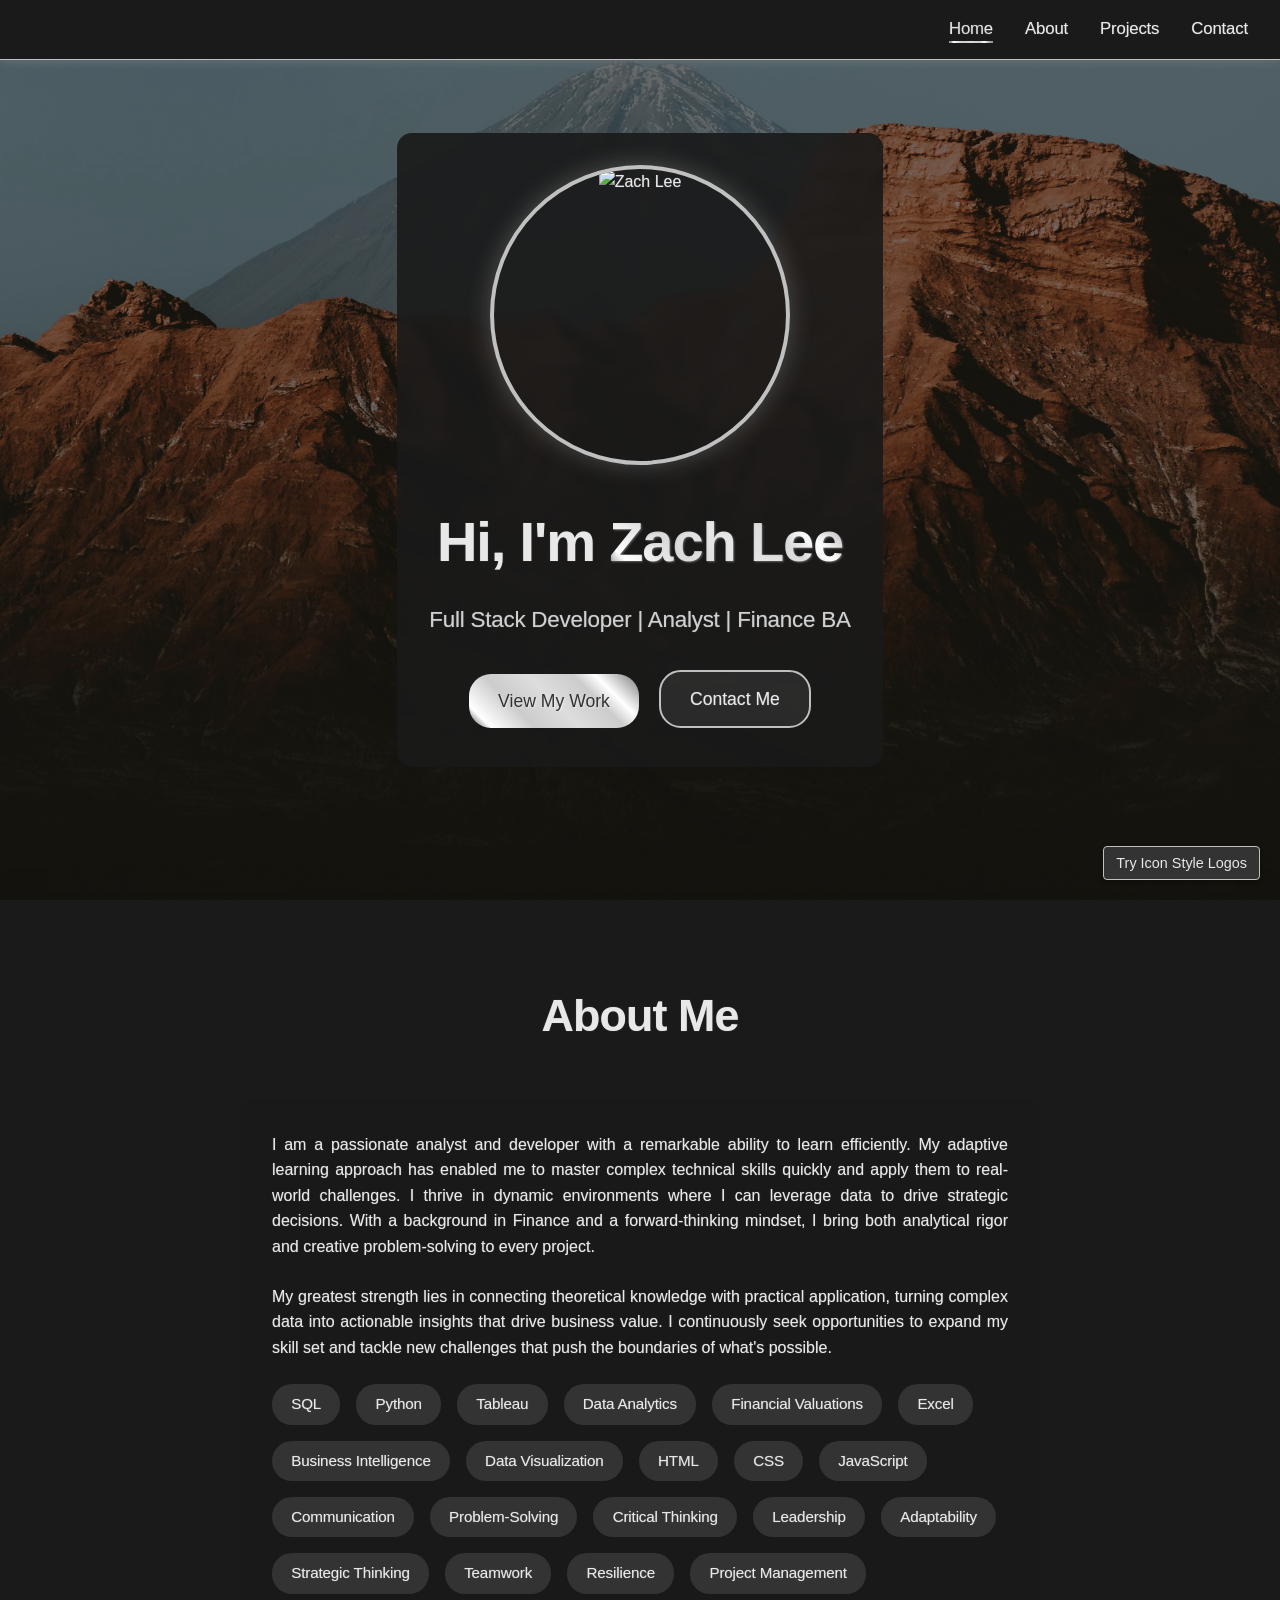
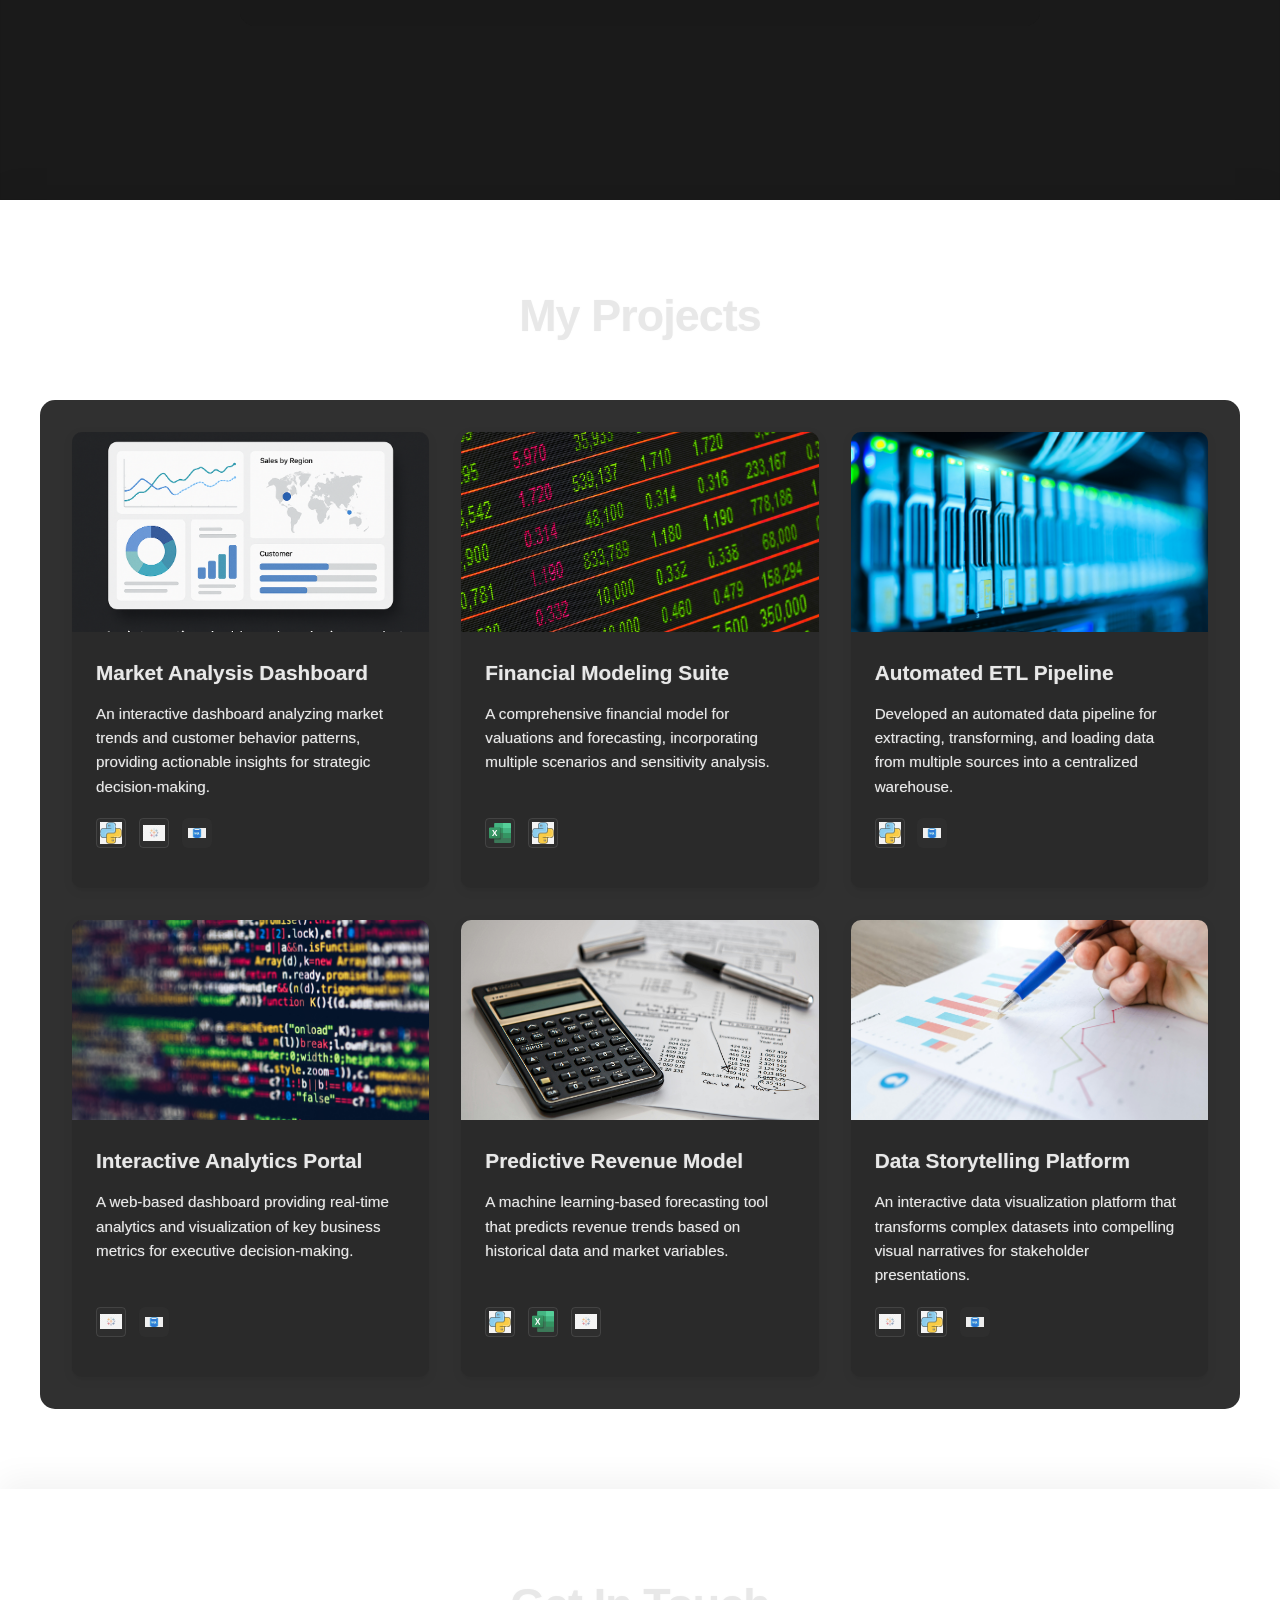
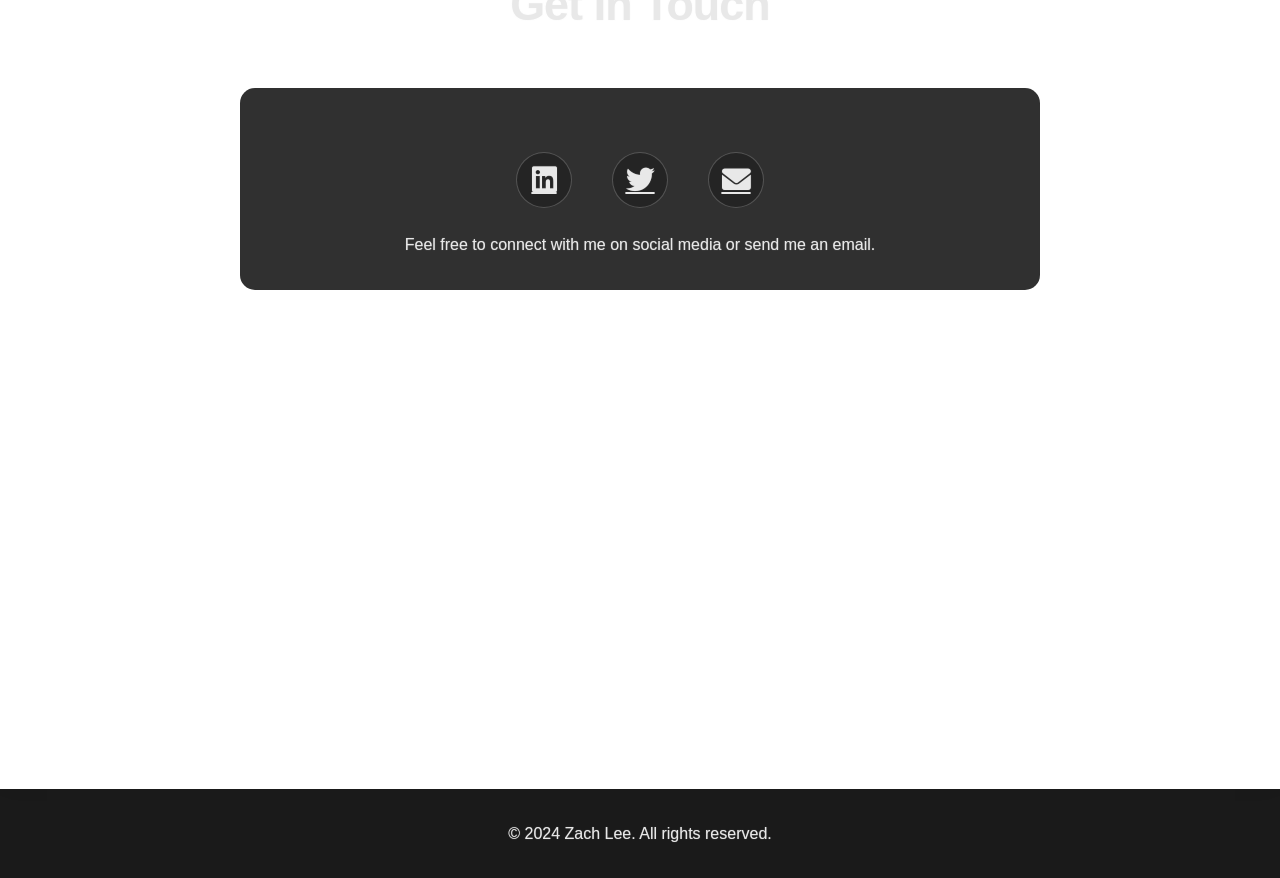
==== index.html @ c2c52ae2 "Initial commit of portfolio website" ====
<!DOCTYPE html>
<html lang="en">
<head>
    <meta charset="UTF-8">
    <meta name="viewport" content="width=device-width, initial-scale=1.0">
    <title>Zach Lee - Portfolio</title>
    <link rel="stylesheet" href="styles.css">
    <link rel="stylesheet" href="https://cdnjs.cloudflare.com/ajax/libs/font-awesome/6.0.0/css/all.min.css">
</head>
<body>
    <!-- Navigation -->
    <nav class="navbar">
        <div class="nav-brand"></div>
        <ul class="nav-links">
            <li><a href="#home">Home</a></li>
            <li><a href="#about">About</a></li>
            <li><a href="#projects">Projects</a></li>
            <li><a href="#contact">Contact</a></li>
        </ul>
    </nav>

    <!-- Hero Section -->
    <section id="home" class="hero">
        <div class="hero-content">
            <div class="profile-image">
                <!-- Add your headshot image here -->
                <img src="headshot.jpg" alt="Zach Lee" class="headshot">
            </div>
            <h1>Hi, I'm <span class="highlight">Zach Lee</span></h1>
            <p class="tagline">Full Stack Developer | Analyst | Finance BA</p>
            <div class="cta-buttons">
                <a href="#projects" class="btn primary">View My Work</a>
                <a href="#contact" class="btn secondary">Contact Me</a>
            </div>
        </div>
    </section>

    <!-- About Section -->
    <section id="about" class="about">
        <h2>About Me</h2>
        <div class="about-content">
            <div class="about-grid">
                <div class="about-text">
                    <p>I am a passionate analyst and developer with a remarkable ability to learn efficiently. My adaptive learning approach has enabled me to master complex technical skills quickly and apply them to real-world challenges. I thrive in dynamic environments where I can leverage data to drive strategic decisions. With a background in Finance and a forward-thinking mindset, I bring both analytical rigor and creative problem-solving to every project.</p>
                    
                    <p>My greatest strength lies in connecting theoretical knowledge with practical application, turning complex data into actionable insights that drive business value. I continuously seek opportunities to expand my skill set and tackle new challenges that push the boundaries of what's possible.</p>
                    
                    <div class="skills">
                        <div class="skill-tags">
                            <span>SQL</span>
                            <span>Python</span>
                            <span>Tableau</span>
                            <span>Data Analytics</span>
                            <span>Financial Valuations</span>
                            <span>Excel</span>
                            <span>Business Intelligence</span>
                            <span>Data Visualization</span>
                            <span>HTML</span>
                            <span>CSS</span>
                            <span>JavaScript</span>
                            <span>Communication</span>
                            <span>Problem-Solving</span>
                            <span>Critical Thinking</span>
                            <span>Leadership</span>
                            <span>Adaptability</span>
                            <span>Strategic Thinking</span>
                            <span>Teamwork</span>
                            <span>Resilience</span>
                            <span>Project Management</span>
                        </div>
                    </div>
                </div>
            </div>
        </div>
    </section>

    <!-- Projects Section -->
    <section id="projects" class="projects">
        <h2>My Projects</h2>
        <div class="project-grid">
            <!-- Project Card 1: Data Analysis -->
            <div class="project-card">
                <div class="project-image">
                    <img src="marketanalysisdashboard.png" alt="Market Analysis Dashboard">
                </div>
                <div class="project-info">
                    <h3>Market Analysis Dashboard</h3>
                    <p>An interactive dashboard analyzing market trends and customer behavior patterns, providing actionable insights for strategic decision-making.</p>
                    <div class="tech-stack">
                        <img src="python.webp" alt="Python" title="Python">
                        <img src="tableau.webp" alt="Tableau" title="Tableau">
                        <img src="SQL.jpg" alt="SQL" title="SQL">
                        <!-- 
                        Alternative: Use Font Awesome icons for a cleaner look:
                        <i class="fab fa-python" title="Python"></i>
                        <i class="fas fa-database" title="SQL"></i>
                        <i class="fas fa-chart-bar" title="Tableau"></i>
                        <i class="fas fa-file-excel" title="Excel"></i>
                        -->
                    </div>
                    <div class="project-links" style="display: none;">
                        <a href="project_pages/market-analysis-dashboard.html" target="_blank">View Project</a>
                        <a href="project_pages/market-analysis-dashboard.html#methodology" target="_blank">Methodology</a>
                    </div>
                </div>
            </div>
            
            <!-- Project Card 2: Financial Analysis -->
            <div class="project-card">
                <div class="project-image">
                    <img src="finance.jpg" alt="Financial Analysis Project">
                </div>
                <div class="project-info">
                    <h3>Financial Modeling Suite</h3>
                    <p>A comprehensive financial model for valuations and forecasting, incorporating multiple scenarios and sensitivity analysis.</p>
                    <div class="tech-stack">
                        <img src="excel.png" alt="Excel" title="Excel">
                        <img src="python.webp" alt="Python" title="Python">
                    </div>
                    <div class="project-links" style="display: none;">
                        <a href="project_pages/financial-modeling-suite.html" target="_blank">View Project</a>
                        <a href="project_pages/financial-modeling-suite.html#methodology" target="_blank">Case Study</a>
                    </div>
                </div>
            </div>
            
            <!-- Project Card 3: Data Pipeline -->
            <div class="project-card">
                <div class="project-image">
                    <img src="data.jpg" alt="Data Pipeline Project">
                </div>
                <div class="project-info">
                    <h3>Automated ETL Pipeline</h3>
                    <p>Developed an automated data pipeline for extracting, transforming, and loading data from multiple sources into a centralized warehouse.</p>
                    <div class="tech-stack">
                        <img src="python.webp" alt="Python" title="Python">
                        <img src="SQL.jpg" alt="SQL" title="SQL">
                    </div>
                    <div class="project-links" style="display: none;">
                        <a href="project_pages/automated-etl-pipeline.html" target="_blank">View Project</a>
                        <a href="project_pages/automated-etl-pipeline.html#methodology" target="_blank">Documentation</a>
                    </div>
                </div>
            </div>
            
            <!-- Project Card 4: Web Dashboard -->
            <div class="project-card">
                <div class="project-image">
                    <img src="code.jpg" alt="Web Dashboard Project">
                </div>
                <div class="project-info">
                    <h3>Interactive Analytics Portal</h3>
                    <p>A web-based dashboard providing real-time analytics and visualization of key business metrics for executive decision-making.</p>
                    <div class="tech-stack">
                        <img src="tableau.webp" alt="Tableau" title="Tableau">
                        <img src="SQL.jpg" alt="SQL" title="SQL">
                    </div>
                    <div class="project-links" style="display: none;">
                        <a href="project_pages/analytics-portal.html" target="_blank">View Project</a>
                        <a href="project_pages/analytics-portal.html#impact" target="_blank">Case Study</a>
                    </div>
                </div>
            </div>
            
            <!-- Project Card 5: Financial Forecasting -->
            <div class="project-card">
                <div class="project-image">
                    <img src="finance2.jpg" alt="Forecasting Project">
                </div>
                <div class="project-info">
                    <h3>Predictive Revenue Model</h3>
                    <p>A machine learning-based forecasting tool that predicts revenue trends based on historical data and market variables.</p>
                    <div class="tech-stack">
                        <img src="python.webp" alt="Python" title="Python">
                        <img src="excel.png" alt="Excel" title="Excel">
                        <img src="tableau.webp" alt="Tableau" title="Tableau">
                    </div>
                    <div class="project-links" style="display: none;">
                        <a href="project_pages/predictive-revenue-model.html" target="_blank">View Project</a>
                        <a href="project_pages/predictive-revenue-model.html#methodology" target="_blank">Methodology</a>
                    </div>
                </div>
            </div>
            
            <!-- Project Card 6: Data Visualization -->
            <div class="project-card">
                <div class="project-image">
                    <img src="analysis.jpg" alt="Visualization Project">
                </div>
                <div class="project-info">
                    <h3>Data Storytelling Platform</h3>
                    <p>An interactive data visualization platform that transforms complex datasets into compelling visual narratives for stakeholder presentations.</p>
                    <div class="tech-stack">
                        <img src="tableau.webp" alt="Tableau" title="Tableau">
                        <img src="python.webp" alt="Python" title="Python">
                        <img src="SQL.jpg" alt="SQL" title="SQL">
                    </div>
                    <div class="project-links" style="display: none;">
                        <a href="project_pages/data-storytelling-platform.html" target="_blank">View Project</a>
                        <a href="project_pages/data-storytelling-platform.html#features" target="_blank">Project Details</a>
                    </div>
                </div>
            </div>
            
            <!-- Example Card with Font Awesome Icons (hidden by default) -->
            <div class="project-card" style="display: none;">
                <div class="project-image">
                    <img src="mountain.jpg" alt="Example Project">
                </div>
                <div class="project-info">
                    <h3>Example with Icon Alternative</h3>
                    <p>This card demonstrates using Font Awesome icons instead of images with backgrounds for a cleaner look.</p>
                    <div class="tech-stack">
                        <i class="fab fa-python" title="Python"></i>
                        <i class="fas fa-database" title="SQL"></i>
                        <i class="fas fa-chart-bar" title="Tableau"></i>
                        <i class="fas fa-file-excel" title="Excel"></i>
                    </div>
                    <div class="project-links">
                        <a href="#" target="_blank">View Example</a>
                        <a href="#" target="_blank">Learn More</a>
                    </div>
                </div>
            </div>
        </div>
    </section>

    <!-- Contact Section -->
    <section id="contact" class="contact">
        <h2>Get In Touch</h2>
        <div class="contact-content">
            <div class="social-links">
                <a href="https://www.linkedin.com/in/zach-lee-b76799308/" target="_blank" title="LinkedIn"><i class="fab fa-linkedin"></i></a>
                <a href="https://x.com/lee__zach" target="_blank" title="X (Twitter)"><i class="fab fa-twitter"></i></a>
                <a href="mailto:zachary__lee@outlook.com" title="Email"><i class="fas fa-envelope"></i></a>
            </div>
            <p class="contact-text">Feel free to connect with me on social media or send me an email.</p>
        </div>
    </section>

    <!-- Footer -->
    <footer>
        <p>&copy; 2024 Zach Lee. All rights reserved.</p>
    </footer>

    <script src="script.js"></script>
</body>
</html>
---- styles.css ----
/* Reset and Base Styles */
* {
    margin: 0;
    padding: 0;
    box-sizing: border-box;
}

body {
    font-family: -apple-system, BlinkMacSystemFont, 'SF Pro Text', 'SF Pro Display', 'Helvetica Neue', Arial, sans-serif;
    line-height: 1.6;
    color: #E8E8E8;
    text-shadow: 0 0 1px rgba(232, 232, 232, 0.5);
    background-color: #1a1a1a;
    -webkit-font-smoothing: antialiased;
    -moz-osx-font-smoothing: grayscale;
}

/* Navigation */
.navbar {
    position: fixed;
    top: 0;
    width: 100%;
    background-color: #1a1a1a;
    padding: 1rem 2rem;
    display: flex;
    justify-content: space-between;
    align-items: center;
    border-bottom: 1px solid #C0C0C0;
    z-index: 1000;
    box-shadow: 0 2px 10px rgba(192, 192, 192, 0.2);
}

.nav-brand {
    font-size: 1.5rem;
    font-weight: bold;
    color: #E8E8E8;
    text-shadow: 0 0 1px rgba(232, 232, 232, 0.5);
}

.nav-links {
    display: flex;
    list-style: none;
    gap: 2rem;
}

.nav-links a {
    text-decoration: none;
    color: #E8E8E8;
    text-shadow: 0 0 1px rgba(232, 232, 232, 0.5);
    font-weight: 400;
    font-size: 1.05rem;
    letter-spacing: -0.01em;
    transition: color 0.3s;
}

.nav-links a:hover {
    background: linear-gradient(
        45deg,
        #999 5%,
        #fff 10%,
        #ccc 30%,
        #ddd 50%,
        #ccc 70%,
        #fff 80%,
        #999 95%
    );
    -webkit-background-clip: text;
    background-clip: text;
    color: transparent;
    text-shadow: 1px 1px 2px rgba(255, 255, 255, 0.3);
}

/* Hero Section */
.hero {
    display: flex;
    align-items: center;
    justify-content: center;
    text-align: center;
    background-image: linear-gradient(
        rgba(0, 0, 0, 0.5),
        rgba(0, 0, 0, 0.5)
    ), url('mountain.jpg');
    background-size: cover;
    background-position: center;
    background-attachment: fixed;
    position: relative;
}

.hero-content {
    z-index: 2;
    padding: 2rem;
    border-radius: 15px;
    background-color: rgba(26, 26, 26, 0.9);
    backdrop-filter: blur(5px);
}

.hero-content h1 {
    font-size: 3.5rem;
    font-weight: 600;
    letter-spacing: -0.02em;
    margin-bottom: 1rem;
    color: #E8E8E8;
    text-shadow: 0 0 1px rgba(232, 232, 232, 0.5);
}

.highlight {
    background: linear-gradient(
        45deg,
        #999 5%,
        #fff 10%,
        #ccc 30%,
        #ddd 50%,
        #ccc 70%,
        #fff 80%,
        #999 95%
    );
    -webkit-background-clip: text;
    background-clip: text;
    color: transparent;
    text-shadow: 1px 1px 2px rgba(255, 255, 255, 0.3);
}

.tagline {
    font-size: 1.4rem;
    font-weight: 400;
    letter-spacing: -0.01em;
    margin-bottom: 2rem;
    color: #D0D0D0;
    text-shadow: 0 0 1px rgba(232, 232, 232, 0.5);
}

/* Buttons */
.btn {
    display: inline-block;
    padding: 0.8rem 1.8rem;
    border-radius: 22px;
    text-decoration: none;
    font-weight: 500;
    transition: transform 0.3s;
    margin: 0 0.5rem;
    font-size: 1.1rem;
}

.btn.primary {
    background: linear-gradient(
        45deg,
        #999 5%,
        #fff 10%,
        #ccc 30%,
        #ddd 50%,
        #ccc 70%,
        #fff 80%,
        #999 95%
    );
    color: #333;
    text-shadow: 1px 1px 2px rgba(255, 255, 255, 0.5);
    position: relative;
    overflow: hidden;
}

.btn.primary::after {
    content: "";
    position: absolute;
    top: -110%;
    left: -210%;
    width: 200%;
    height: 200%;
    opacity: 0;
    transform: rotate(30deg);
    background: rgba(255, 255, 255, 0.13);
    background: linear-gradient(
        to right, 
        rgba(255, 255, 255, 0.13) 0%,
        rgba(255, 255, 255, 0.13) 77%,
        rgba(255, 255, 255, 0.5) 92%,
        rgba(255, 255, 255, 0.0) 100%
    );
}

.btn.primary:hover::after {
    opacity: 1;
    top: -30%;
    left: -30%;
    transition-property: left, top, opacity;
    transition-duration: 0.7s, 0.7s, 0.15s;
    transition-timing-function: ease;
}

.btn.secondary {
    border: 2px solid #C0C0C0;
    color: #E8E8E8;
    position: relative;
    background: rgba(192, 192, 192, 0.1);
    overflow: hidden;
}

.btn.secondary::before {
    content: '';
    position: absolute;
    top: 0;
    left: -100%;
    width: 100%;
    height: 100%;
    background: linear-gradient(
        90deg,
        transparent,
        rgba(192, 192, 192, 0.4),
        transparent
    );
    transition: 0.5s;
    z-index: -1;
}

.btn.secondary:hover::before {
    left: 100%;
}

.btn:hover {
    transform: translateY(-2px);
}

/* Sections */
section {
    min-height: 100vh;
    padding: 5rem 2rem;
    position: relative;
    background-color: #ffffff;
    transition: opacity 0.5s ease-out;
    opacity: 1;
}

/* Remove opacity change for sections not in view for continuous scrolling */

h2 {
    text-align: center;
    margin-bottom: 3rem;
    font-size: 2.8rem;
    font-weight: 600;
    letter-spacing: -0.02em;
}

/* About Section */
.about-content {
    max-width: 800px;
    margin: 0 auto;
    background-color: rgba(26, 26, 26, 0.9);
    padding: 2rem;
    border-radius: 15px;
    backdrop-filter: blur(5px);
}

.about-text p {
    text-align: justify;
    margin-bottom: 1.5rem;
}

.about h2 {
    color: #E8E8E8;
    text-shadow: 0 0 1px rgba(232, 232, 232, 0.5);
}

.skill-tags {
    display: flex;
    flex-wrap: wrap;
    gap: 1rem;
    margin-top: 1rem;
}

.skill-tags span {
    background-color: #333333;
    padding: 0.5rem 1.2rem;
    border-radius: 20px;
    font-size: 0.95rem;
    font-weight: 500;
    color: #E8E8E8;
    text-shadow: 0 0 1px rgba(232, 232, 232, 0.5);
    letter-spacing: -0.01em;
}

/* Projects Section */
.project-grid {
    display: grid;
    grid-template-columns: repeat(auto-fit, minmax(300px, 1fr));
    gap: 2rem;
    max-width: 1200px;
    margin: 0 auto;
    padding: 2rem;
    background-color: rgba(26, 26, 26, 0.9);
    border-radius: 15px;
    backdrop-filter: blur(5px);
}

.project-card {
    background-color: #2a2a2a;
    border-radius: 10px;
    overflow: hidden;
    box-shadow: 0 3px 10px rgba(0, 0, 0, 0.1);
    transition: transform 0.3s;
    display: flex;
    flex-direction: column;
    height: 100%;
}

.project-card:hover {
    transform: translateY(-5px);
    box-shadow: 0 5px 15px rgba(192, 192, 192, 0.3);
}

.project-image {
    height: 200px;
    overflow: hidden;
}

.project-card img {
    width: 100%;
    height: 100%;
    object-fit: cover;
    transition: transform 0.3s ease;
}

.project-card:hover .project-image img {
    transform: scale(1.05);
}

.project-info {
    padding: 1.5rem;
    color: #E8E8E8;
    text-shadow: 0 0 1px rgba(232, 232, 232, 0.5);
    flex-grow: 1;
    display: flex;
    flex-direction: column;
}

.project-info h3 {
    margin-top: 0;
    margin-bottom: 0.8rem;
    font-size: 1.3rem;
}

.project-info p {
    margin-bottom: 1.2rem;
    font-size: 0.95rem;
    flex-grow: 1;
}

.tech-stack {
    display: flex;
    gap: 0.8rem;
    margin-bottom: 1rem;
    flex-wrap: wrap;
}

.tech-stack img {
    width: 30px;
    height: 30px;
    object-fit: contain;
    border-radius: 4px;
    background-color: transparent;
    padding: 3px;
    box-shadow: 0 2px 4px rgba(0, 0, 0, 0.2);
    transition: transform 0.2s;
    filter: drop-shadow(0 2px 3px rgba(0, 0, 0, 0.3));
    /* Custom styling for specific logos */
    mix-blend-mode: lighten;
    backdrop-filter: brightness(1.1);
}

/* Custom styling for specific logos */
.tech-stack img[alt="SQL"] {
    background-color: rgba(0, 0, 0, 0.6);
    padding: 5px;
    border-radius: 6px;
}

.tech-stack img[alt="Python"] {
    mix-blend-mode: screen;
}

.tech-stack img[alt="Tableau"] {
    mix-blend-mode: screen;
}

.tech-stack img[alt="Excel"] {
    mix-blend-mode: screen;
}

.tech-stack img:hover {
    transform: scale(1.15);
    box-shadow: 0 3px 6px rgba(192, 192, 192, 0.3);
    filter: drop-shadow(0 3px 4px rgba(255, 255, 255, 0.2));
}

/* Hide text tooltips by default */
.tech-tooltip {
    display: none;
}

.project-links {
    margin-top: auto;
    display: flex;
    justify-content: flex-start;
    gap: 15px;
}

.project-links a {
    margin-right: 0;
    padding: 8px 16px;
    background: linear-gradient(45deg, #333, #444);
    border: 1px solid #C0C0C0;
    border-radius: 20px;
    text-decoration: none;
    transition: all 0.3s ease;
    color: #E8E8E8;
    font-size: 0.9rem;
    display: inline-block;
}

.project-links a:hover {
    background: linear-gradient(
        45deg,
        #999 5%,
        #fff 10%,
        #ccc 30%,
        #ddd 50%,
        #ccc 70%,
        #fff 80%,
        #999 95%
    );
    color: #333;
    transform: translateY(-2px);
    box-shadow: 0 5px 15px rgba(192, 192, 192, 0.3);
}

/* Contact Section */
.contact-content {
    text-align: center;
    background-color: rgba(26, 26, 26, 0.9);
    padding: 2rem;
    border-radius: 15px;
    backdrop-filter: blur(5px);
    max-width: 800px;
    margin: 0 auto;
}

.contact h2 {
    color: #E8E8E8;
    text-shadow: 0 0 1px rgba(232, 232, 232, 0.5);
}

.social-links {
    display: flex;
    justify-content: center;
    gap: 2.5rem;
    margin-top: 2rem;
}

.social-links a {
    font-size: 1.8rem;
    color: #E8E8E8;
    text-shadow: 0 0 1px rgba(232, 232, 232, 0.5);
    transition: all 0.3s ease;
    padding: 0.8rem;
    border-radius: 50%;
    display: flex;
    align-items: center;
    justify-content: center;
    width: 3.5rem;
    height: 3.5rem;
    background-color: rgba(26, 26, 26, 0.5);
    border: 1px solid rgba(192, 192, 192, 0.3);
    position: relative;
    overflow: hidden;
}

.social-links a::before {
    content: "";
    position: absolute;
    width: 100%;
    height: 100%;
    background: linear-gradient(
        120deg,
        transparent,
        rgba(192, 192, 192, 0.3),
        transparent
    );
    top: 0;
    left: -100%;
    transition: 0.5s;
}

.social-links a:hover::before {
    left: 100%;
}

.social-links a:hover {
    color: #FFF;
    transform: translateY(-5px);
    box-shadow: 0 5px 15px rgba(192, 192, 192, 0.3);
    border-color: #C0C0C0;
    background: linear-gradient(
        45deg,
        #999 5%,
        #fff 10%,
        #ccc 30%,
        #ddd 50%,
        #ccc 70%,
        #fff 80%,
        #999 95%
    );
}

.contact-text {
    margin-top: 1.5rem;
    font-size: 1rem;
    color: #E8E8E8;
}

/* Footer */
footer {
    text-align: center;
    padding: 2rem;
    background-color: #1a1a1a;
    color: #E8E8E8;
    text-shadow: 0 0 1px rgba(232, 232, 232, 0.5);
}

/* Responsive Design */
@media (max-width: 768px) {
    .nav-links {
        display: none;
    }
    
    .hero-content h1 {
        font-size: 2rem;
    }
    
    section {
        padding: 3rem 1rem;
    }
    
    .profile-image {
        width: 150px;
        height: 150px;
    }
    
    .about-grid {
        grid-template-columns: 1fr;
    }
    
    .about-image {
        display: none;
    }
    
    .project-grid {
        grid-template-columns: 1fr;
        padding: 1.5rem;
    }
    
    .project-card {
        max-width: 100%;
    }
    
    .project-image {
        height: 180px;
    }
    
    .tech-stack img {
        width: 25px;
        height: 25px;
    }
    
    .project-info {
        padding: 1.2rem;
    }
    
    .project-info h3 {
        font-size: 1.2rem;
    }
    
    .social-links {
        gap: 1.5rem;
    }
    
    .social-links a {
        width: 3rem;
        height: 3rem;
        font-size: 1.5rem;
    }
}

/* Smooth scrolling without snap points */
html {
    scroll-behavior: smooth;
}

/* Style other sections distinctly */
.about {
    background-image: linear-gradient(
        rgba(0, 0, 0, 0.5),
        rgba(0, 0, 0, 0.5)
    ), url('mountain2.jpg');
    background-size: cover;
    background-position: center;
    background-attachment: fixed;
}

.projects {
    background-image: linear-gradient(
        rgba(0, 0, 0, 0.5),
        rgba(0, 0, 0, 0.5)
    ), url('zion.jpg');
    background-size: cover;
    background-position: center;
    background-attachment: fixed;
}

.contact {
    background-image: linear-gradient(
        rgba(0, 0, 0, 0.5),
        rgba(0, 0, 0, 0.5)
    ), url('zion2.jpg');
    background-size: cover;
    background-position: center;
    background-attachment: fixed;
}

/* Add styles for active navigation state */
.nav-links a.active {
    background: linear-gradient(
        45deg,
        #999 5%,
        #fff 10%,
        #ccc 30%,
        #ddd 50%,
        #ccc 70%,
        #fff 80%,
        #999 95%
    );
    -webkit-background-clip: text;
    background-clip: text;
    color: transparent;
    position: relative;
}

.nav-links a.active::after {
    content: '';
    position: absolute;
    bottom: -5px;
    left: 0;
    width: 100%;
    height: 2px;
    background: linear-gradient(
        to right,
        #999 5%,
        #fff 10%,
        #ccc 30%,
        #ddd 50%,
        #ccc 70%,
        #fff 80%,
        #999 95%
    );
}

/* Add scroll progress indicator */
.scroll-progress {
    position: fixed;
    top: 0;
    left: 0;
    width: 0;
    height: 3px;
    background: linear-gradient(
        to right,
        #999 5%,
        #fff 10%,
        #ccc 30%,
        #ddd 50%,
        #ccc 70%,
        #fff 80%,
        #999 95%
    );
    z-index: 1001;
    transition: width 0.1s ease-out;
}

/* Add some depth to sections */
section:not(.hero) {
    box-shadow: 0 -10px 30px rgba(0, 0, 0, 0.05);
}

/* Profile Image Styles */
.profile-image {
    width: 300px;
    height: 300px;
    margin: 0 auto 2rem;
    border-radius: 50%;
    overflow: hidden;
    border: 4px solid #C0C0C0;
    box-shadow: 0 0 25px rgba(192, 192, 192, 0.3);
    position: relative;
}

.profile-image .headshot {
    width: 100%;
    height: 100%;
    object-fit: cover;
    transition: transform 0.3s ease;
}

.profile-image:hover .headshot {
    transform: scale(1.1);
}

/* About Section Grid */
.about-grid {
    max-width: 1000px;
    margin: 0 auto;
}

/* Update projects title */
.projects h2 {
    color: #E8E8E8;
    text-shadow: 0 0 1px rgba(232, 232, 232, 0.5);
}

/* Alternative styling for Font Awesome tech icons */
.tech-stack i {
    font-size: 28px;
    color: #E8E8E8;
    background-color: #1a1a1a;
    padding: 8px;
    border-radius: 6px;
    margin-right: 8px;
    transition: all 0.2s ease;
    box-shadow: 0 2px 4px rgba(0, 0, 0, 0.2);
}

.tech-stack i:hover {
    transform: scale(1.15);
    color: #FFF;
    background: linear-gradient(
        45deg,
        #999 5%,
        #fff 10%,
        #ccc 30%,
        #ddd 50%,
        #ccc 70%,
        #fff 80%,
        #999 95%
    );
    -webkit-background-clip: text;
    background-clip: text;
    color: transparent;
    box-shadow: 0 3px 6px rgba(192, 192, 192, 0.3);
}
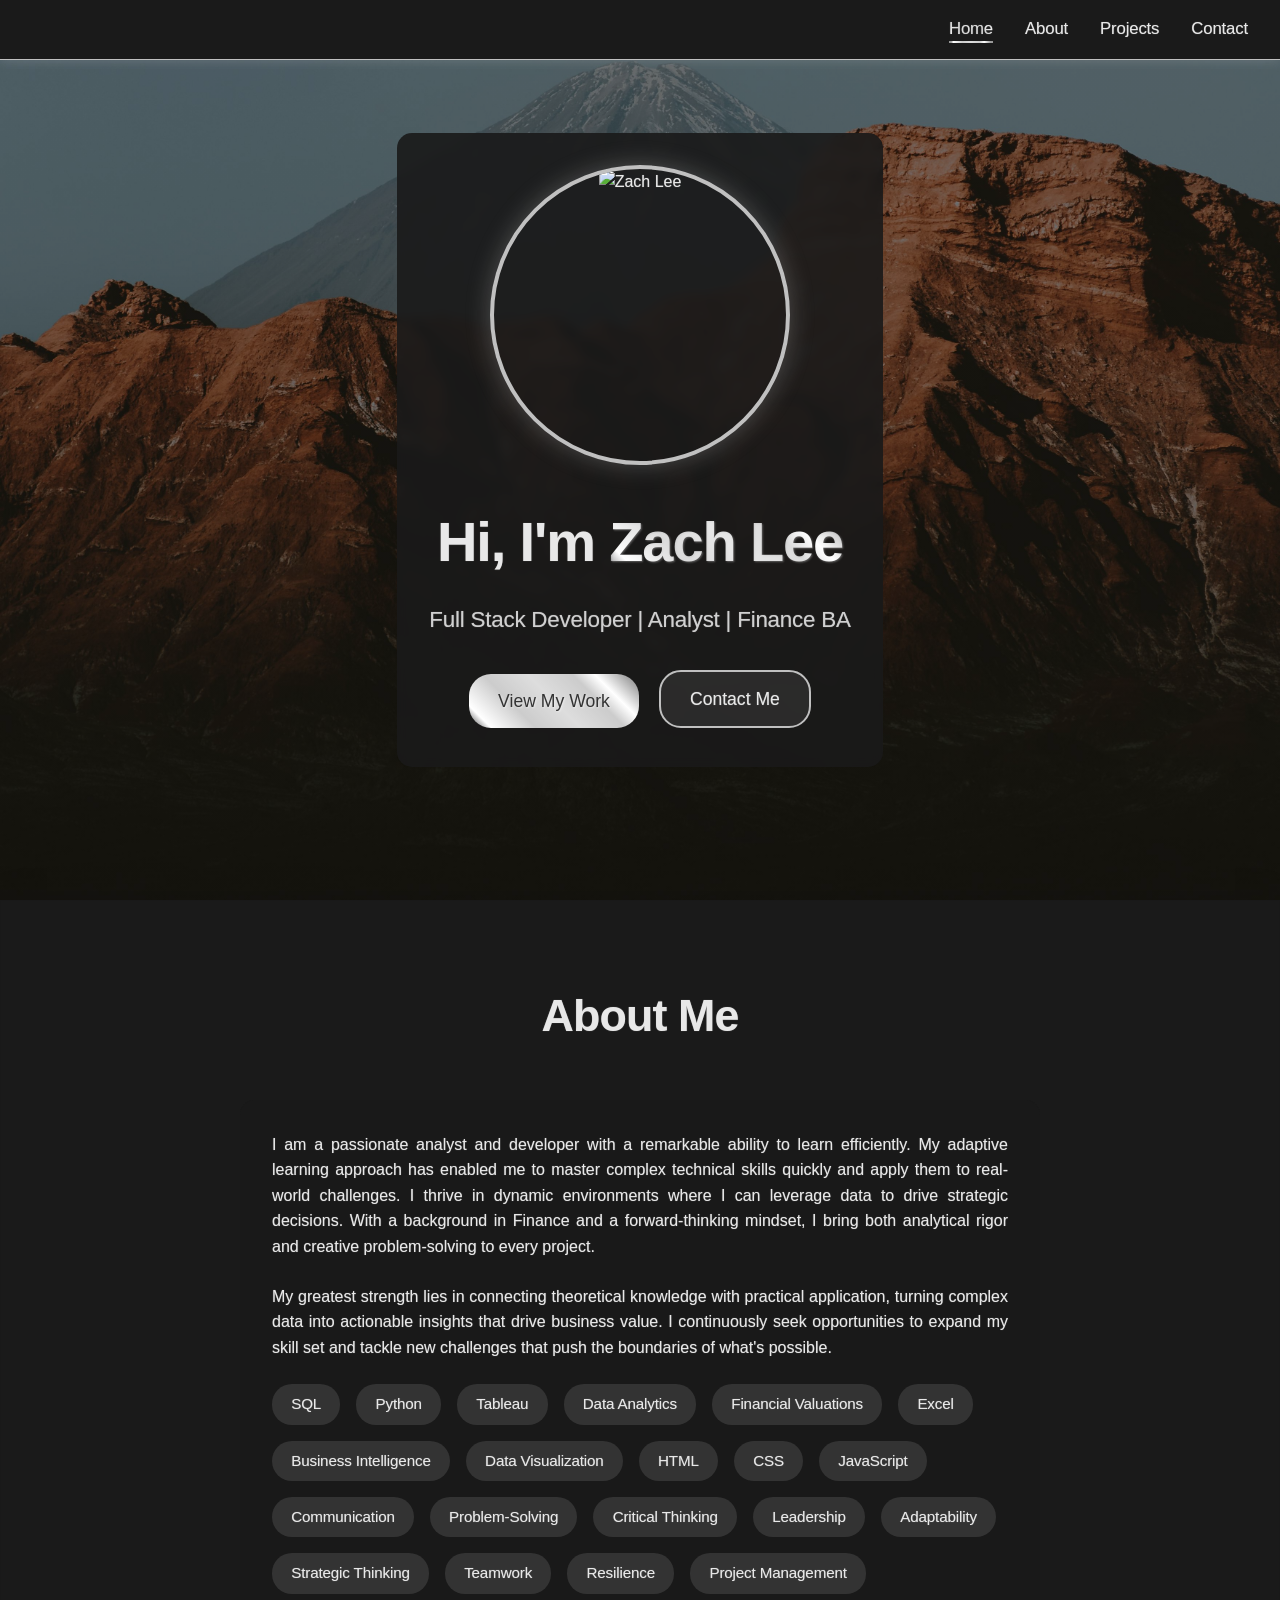
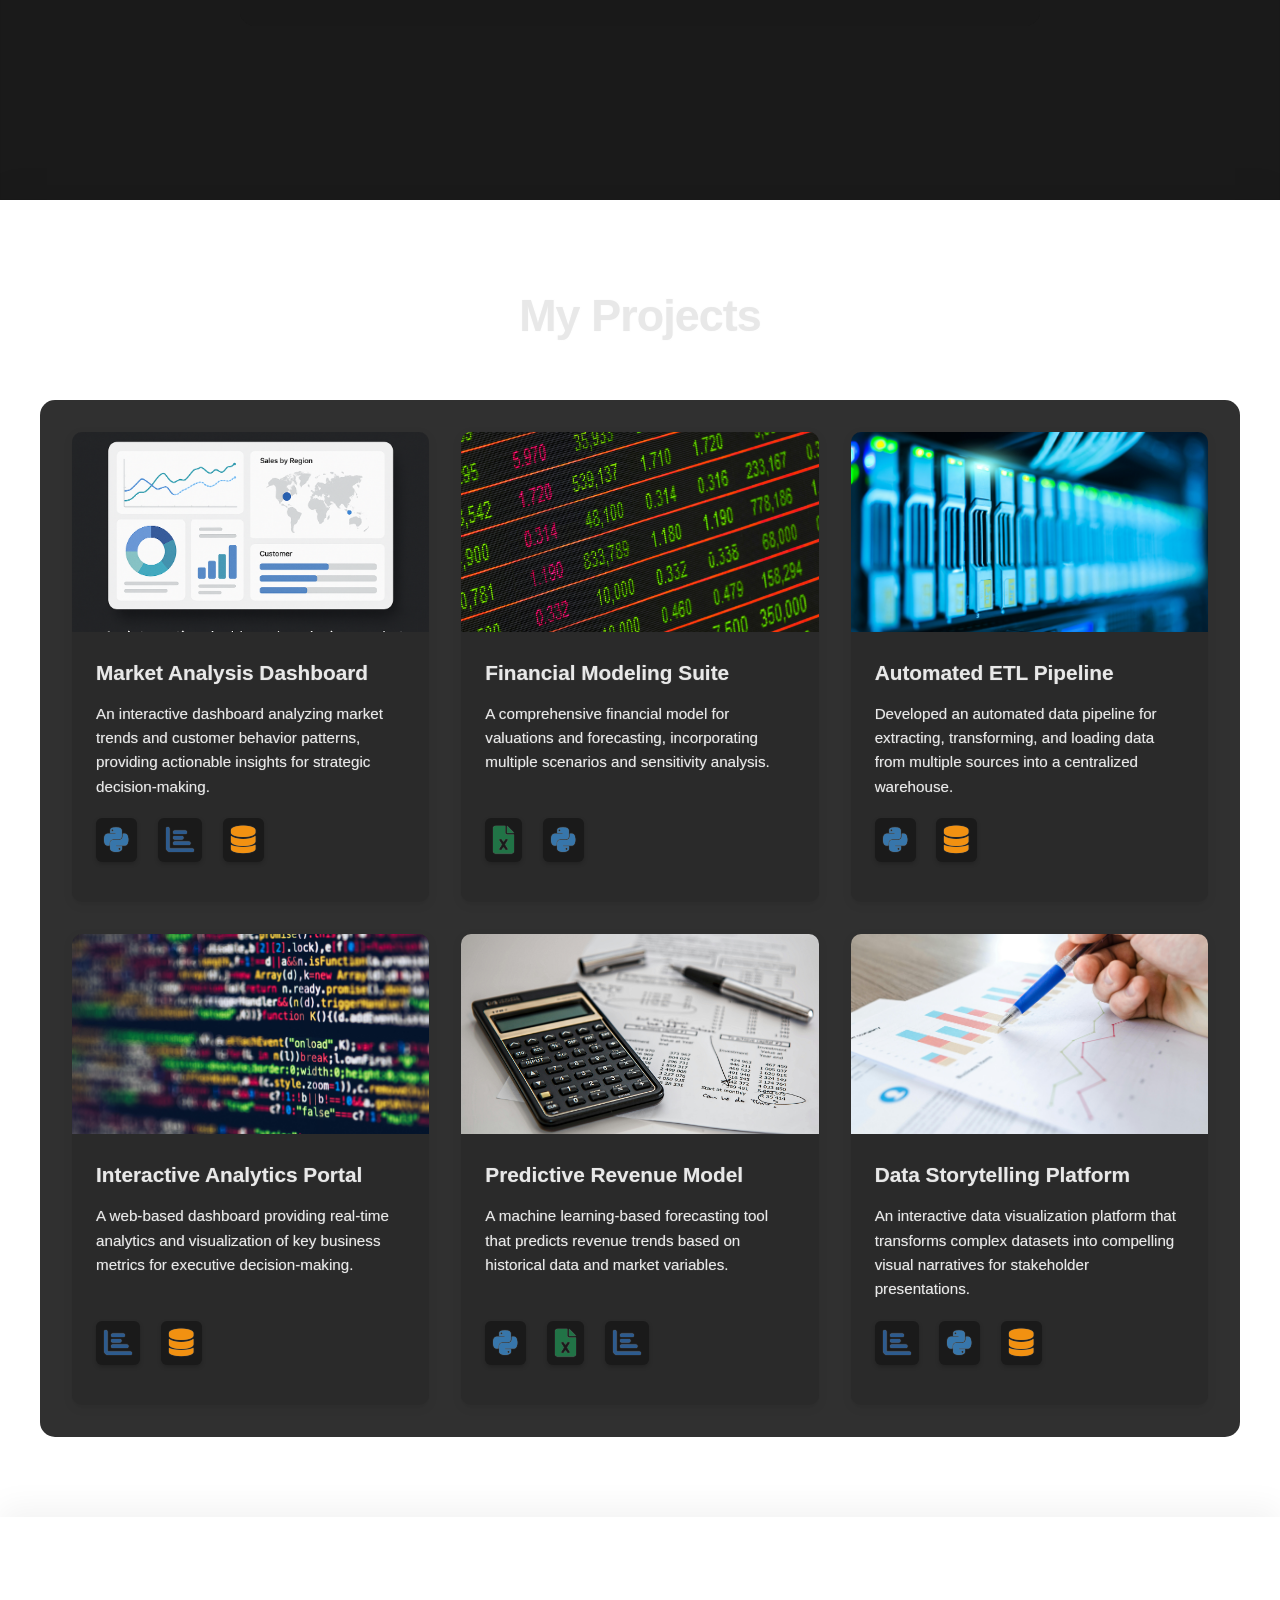
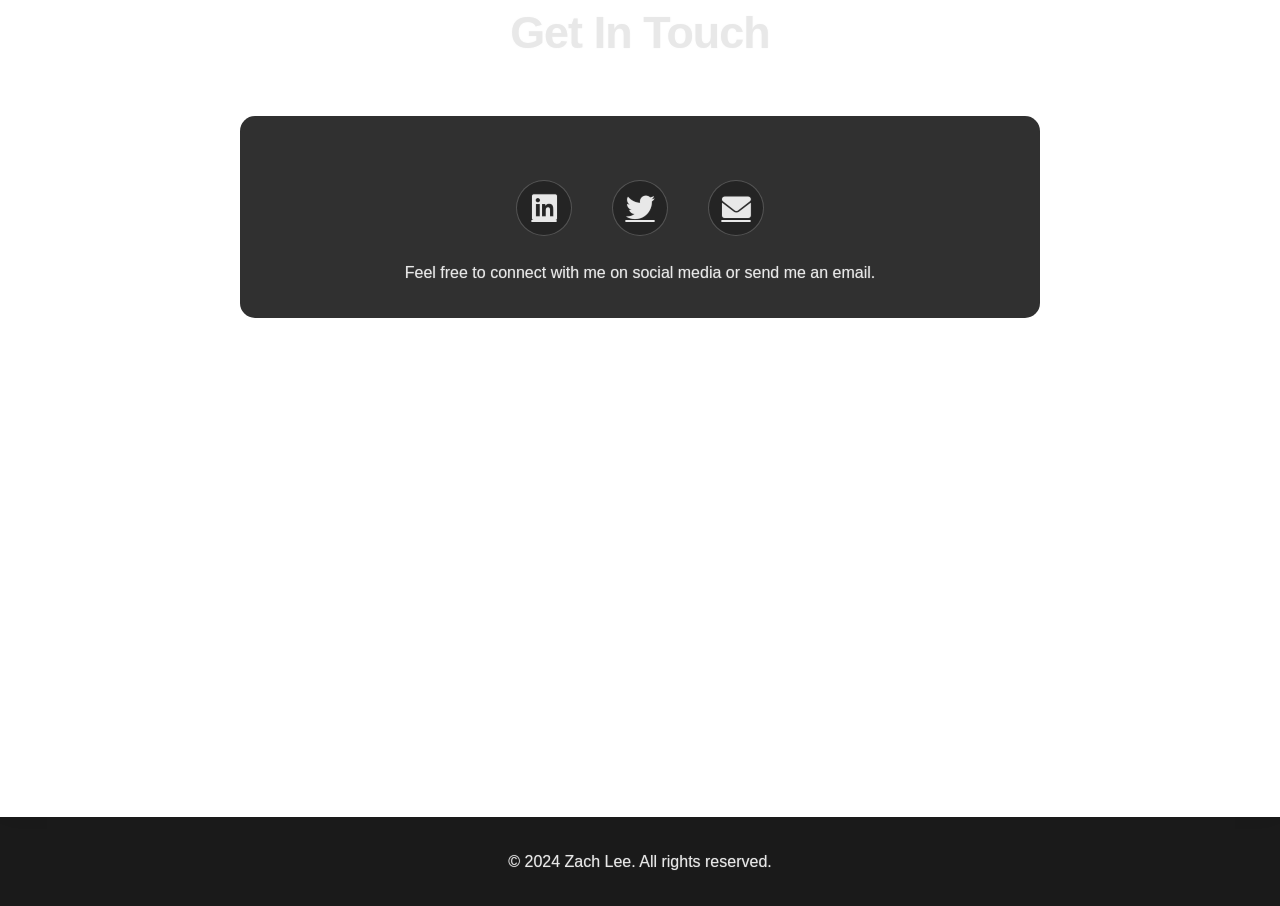
==== commit aeed69c7: "Set up automatic deployment system with Git hooks and GitHub Actions" ====
--- a/index.html
+++ b/index.html
@@ -2,7 +2,10 @@
 <html lang="en">
 <head>
     <meta charset="UTF-8">
-    <meta name="viewport" content="width=device-width, initial-scale=1.0">
+    <meta name="viewport" content="width=device-width, initial-scale=1.0, viewport-fit=cover">
+    <meta name="apple-mobile-web-app-capable" content="yes">
+    <meta name="apple-mobile-web-app-status-bar-style" content="black-translucent">
+    <meta name="theme-color" content="#1a1a1a">
     <title>Zach Lee - Portfolio</title>
     <link rel="stylesheet" href="styles.css">
     <link rel="stylesheet" href="https://cdnjs.cloudflare.com/ajax/libs/font-awesome/6.0.0/css/all.min.css">
@@ -11,6 +14,9 @@
     <!-- Navigation -->
     <nav class="navbar">
         <div class="nav-brand"></div>
+        <div class="mobile-menu-toggle">
+            <i class="fas fa-bars"></i>
+        </div>
         <ul class="nav-links">
             <li><a href="#home">Home</a></li>
             <li><a href="#about">About</a></li>
@@ -18,6 +24,16 @@
             <li><a href="#contact">Contact</a></li>
         </ul>
     </nav>
+
+    <!-- Mobile Navigation Menu -->
+    <div class="mobile-nav">
+        <ul class="mobile-nav-links">
+            <li><a href="#home">Home</a></li>
+            <li><a href="#about">About</a></li>
+            <li><a href="#projects">Projects</a></li>
+            <li><a href="#contact">Contact</a></li>
+        </ul>
+    </div>
 
     <!-- Hero Section -->
     <section id="home" class="hero">
@@ -87,18 +103,11 @@
                     <h3>Market Analysis Dashboard</h3>
                     <p>An interactive dashboard analyzing market trends and customer behavior patterns, providing actionable insights for strategic decision-making.</p>
                     <div class="tech-stack">
-                        <img src="python.webp" alt="Python" title="Python">
-                        <img src="tableau.webp" alt="Tableau" title="Tableau">
-                        <img src="SQL.jpg" alt="SQL" title="SQL">
-                        <!-- 
-                        Alternative: Use Font Awesome icons for a cleaner look:
-                        <i class="fab fa-python" title="Python"></i>
-                        <i class="fas fa-database" title="SQL"></i>
-                        <i class="fas fa-chart-bar" title="Tableau"></i>
-                        <i class="fas fa-file-excel" title="Excel"></i>
-                        -->
-                    </div>
-                    <div class="project-links" style="display: none;">
+                        <i class="fab fa-python" title="Python"></i>
+                        <i class="fas fa-chart-bar" title="Tableau"></i>
+                        <i class="fas fa-database" title="SQL"></i>
+                    </div>
+                    <div class="project-links">
                         <a href="project_pages/market-analysis-dashboard.html" target="_blank">View Project</a>
                         <a href="project_pages/market-analysis-dashboard.html#methodology" target="_blank">Methodology</a>
                     </div>
@@ -114,10 +123,10 @@
                     <h3>Financial Modeling Suite</h3>
                     <p>A comprehensive financial model for valuations and forecasting, incorporating multiple scenarios and sensitivity analysis.</p>
                     <div class="tech-stack">
-                        <img src="excel.png" alt="Excel" title="Excel">
-                        <img src="python.webp" alt="Python" title="Python">
-                    </div>
-                    <div class="project-links" style="display: none;">
+                        <i class="fas fa-file-excel" title="Excel"></i>
+                        <i class="fab fa-python" title="Python"></i>
+                    </div>
+                    <div class="project-links">
                         <a href="project_pages/financial-modeling-suite.html" target="_blank">View Project</a>
                         <a href="project_pages/financial-modeling-suite.html#methodology" target="_blank">Case Study</a>
                     </div>
@@ -133,10 +142,10 @@
                     <h3>Automated ETL Pipeline</h3>
                     <p>Developed an automated data pipeline for extracting, transforming, and loading data from multiple sources into a centralized warehouse.</p>
                     <div class="tech-stack">
-                        <img src="python.webp" alt="Python" title="Python">
-                        <img src="SQL.jpg" alt="SQL" title="SQL">
-                    </div>
-                    <div class="project-links" style="display: none;">
+                        <i class="fab fa-python" title="Python"></i>
+                        <i class="fas fa-database" title="SQL"></i>
+                    </div>
+                    <div class="project-links">
                         <a href="project_pages/automated-etl-pipeline.html" target="_blank">View Project</a>
                         <a href="project_pages/automated-etl-pipeline.html#methodology" target="_blank">Documentation</a>
                     </div>
@@ -152,10 +161,10 @@
                     <h3>Interactive Analytics Portal</h3>
                     <p>A web-based dashboard providing real-time analytics and visualization of key business metrics for executive decision-making.</p>
                     <div class="tech-stack">
-                        <img src="tableau.webp" alt="Tableau" title="Tableau">
-                        <img src="SQL.jpg" alt="SQL" title="SQL">
-                    </div>
-                    <div class="project-links" style="display: none;">
+                        <i class="fas fa-chart-bar" title="Tableau"></i>
+                        <i class="fas fa-database" title="SQL"></i>
+                    </div>
+                    <div class="project-links">
                         <a href="project_pages/analytics-portal.html" target="_blank">View Project</a>
                         <a href="project_pages/analytics-portal.html#impact" target="_blank">Case Study</a>
                     </div>
@@ -171,11 +180,11 @@
                     <h3>Predictive Revenue Model</h3>
                     <p>A machine learning-based forecasting tool that predicts revenue trends based on historical data and market variables.</p>
                     <div class="tech-stack">
-                        <img src="python.webp" alt="Python" title="Python">
-                        <img src="excel.png" alt="Excel" title="Excel">
-                        <img src="tableau.webp" alt="Tableau" title="Tableau">
-                    </div>
-                    <div class="project-links" style="display: none;">
+                        <i class="fab fa-python" title="Python"></i>
+                        <i class="fas fa-file-excel" title="Excel"></i>
+                        <i class="fas fa-chart-bar" title="Tableau"></i>
+                    </div>
+                    <div class="project-links">
                         <a href="project_pages/predictive-revenue-model.html" target="_blank">View Project</a>
                         <a href="project_pages/predictive-revenue-model.html#methodology" target="_blank">Methodology</a>
                     </div>
@@ -191,11 +200,11 @@
                     <h3>Data Storytelling Platform</h3>
                     <p>An interactive data visualization platform that transforms complex datasets into compelling visual narratives for stakeholder presentations.</p>
                     <div class="tech-stack">
-                        <img src="tableau.webp" alt="Tableau" title="Tableau">
-                        <img src="python.webp" alt="Python" title="Python">
-                        <img src="SQL.jpg" alt="SQL" title="SQL">
-                    </div>
-                    <div class="project-links" style="display: none;">
+                        <i class="fas fa-chart-bar" title="Tableau"></i>
+                        <i class="fab fa-python" title="Python"></i>
+                        <i class="fas fa-database" title="SQL"></i>
+                    </div>
+                    <div class="project-links">
                         <a href="project_pages/data-storytelling-platform.html" target="_blank">View Project</a>
                         <a href="project_pages/data-storytelling-platform.html#features" target="_blank">Project Details</a>
                     </div>
--- a/styles.css
+++ b/styles.css
@@ -3,6 +3,7 @@
     margin: 0;
     padding: 0;
     box-sizing: border-box;
+    -webkit-tap-highlight-color: transparent; /* Removes the tap highlight on iOS */
 }
 
 body {
@@ -13,6 +14,7 @@
     background-color: #1a1a1a;
     -webkit-font-smoothing: antialiased;
     -moz-osx-font-smoothing: grayscale;
+    overflow-x: hidden; /* Prevent horizontal scroll on mobile */
 }
 
 /* Navigation */
@@ -35,6 +37,79 @@
     font-weight: bold;
     color: #E8E8E8;
     text-shadow: 0 0 1px rgba(232, 232, 232, 0.5);
+}
+
+/* Mobile Menu Toggle Button */
+.mobile-menu-toggle {
+    display: none;
+    cursor: pointer;
+    font-size: 1.5rem;
+    color: #E8E8E8;
+}
+
+.mobile-menu-toggle i {
+    transition: transform 0.3s ease;
+}
+
+.mobile-menu-toggle.active i {
+    transform: rotate(90deg);
+}
+
+/* Mobile Navigation Menu */
+.mobile-nav {
+    display: none;
+    position: fixed;
+    top: 65px;
+    left: 0;
+    width: 100%;
+    background-color: rgba(26, 26, 26, 0.98);
+    z-index: 999;
+    border-bottom: 1px solid #C0C0C0;
+    box-shadow: 0 2px 10px rgba(192, 192, 192, 0.2);
+    transform: translateY(-100%);
+    transition: transform 0.3s ease-in-out;
+}
+
+.mobile-nav.active {
+    transform: translateY(0);
+}
+
+.mobile-nav-links {
+    list-style: none;
+    padding: 1rem;
+}
+
+.mobile-nav-links li {
+    margin: 1rem 0;
+    text-align: center;
+}
+
+.mobile-nav-links a {
+    text-decoration: none;
+    color: #E8E8E8;
+    font-size: 1.2rem;
+    font-weight: 500;
+    display: block;
+    padding: 0.5rem;
+    transition: all 0.3s ease;
+}
+
+.mobile-nav-links a:hover,
+.mobile-nav-links a.active {
+    background: linear-gradient(
+        45deg,
+        #999 5%,
+        #fff 10%,
+        #ccc 30%,
+        #ddd 50%,
+        #ccc 70%,
+        #fff 80%,
+        #999 95%
+    );
+    -webkit-background-clip: text;
+    background-clip: text;
+    color: transparent;
+    text-shadow: 1px 1px 2px rgba(255, 255, 255, 0.3);
 }
 
 .nav-links {
@@ -227,6 +302,7 @@
     background-color: #ffffff;
     transition: opacity 0.5s ease-out;
     opacity: 1;
+    background-attachment: scroll; /* Use scroll instead of fixed for iOS compatibility */
 }
 
 /* Remove opacity change for sections not in view for continuous scrolling */
@@ -343,6 +419,7 @@
     flex-grow: 1;
 }
 
+/* Tech Stack Icons - Font Awesome Style */
 .tech-stack {
     display: flex;
     gap: 0.8rem;
@@ -350,19 +427,51 @@
     flex-wrap: wrap;
 }
 
-.tech-stack img {
-    width: 30px;
-    height: 30px;
-    object-fit: contain;
-    border-radius: 4px;
-    background-color: transparent;
-    padding: 3px;
+.tech-stack i {
+    font-size: 28px;
+    color: #E8E8E8;
+    background-color: #1a1a1a;
+    padding: 8px;
+    border-radius: 6px;
+    margin-right: 8px;
+    transition: all 0.2s ease;
     box-shadow: 0 2px 4px rgba(0, 0, 0, 0.2);
-    transition: transform 0.2s;
-    filter: drop-shadow(0 2px 3px rgba(0, 0, 0, 0.3));
-    /* Custom styling for specific logos */
-    mix-blend-mode: lighten;
-    backdrop-filter: brightness(1.1);
+}
+
+.tech-stack i:hover {
+    transform: scale(1.15);
+    color: #FFF;
+    background: linear-gradient(
+        45deg,
+        #999 5%,
+        #fff 10%,
+        #ccc 30%,
+        #ddd 50%,
+        #ccc 70%,
+        #fff 80%,
+        #999 95%
+    );
+    -webkit-background-clip: text;
+    background-clip: text;
+    color: transparent;
+    box-shadow: 0 3px 6px rgba(192, 192, 192, 0.3);
+}
+
+/* Specific styling for different icons */
+.tech-stack i.fa-python {
+    color: #3776AB;
+}
+
+.tech-stack i.fa-database {
+    color: #f29111;
+}
+
+.tech-stack i.fa-chart-bar {
+    color: #2d5b8e;
+}
+
+.tech-stack i.fa-file-excel {
+    color: #217346;
 }
 
 /* Custom styling for specific logos */
@@ -524,23 +633,47 @@
     text-shadow: 0 0 1px rgba(232, 232, 232, 0.5);
 }
 
-/* Responsive Design */
+/* Media Queries for Responsive Design */
 @media (max-width: 768px) {
     .nav-links {
         display: none;
     }
     
+    .mobile-menu-toggle {
+        display: block;
+    }
+    
+    .mobile-nav {
+        display: block;
+    }
+    
     .hero-content h1 {
-        font-size: 2rem;
+        font-size: 2.2rem;
+    }
+    
+    .tagline {
+        font-size: 1.2rem;
+    }
+    
+    .btn {
+        padding: 0.7rem 1.5rem;
+        font-size: 1rem;
+        margin: 0.3rem;
     }
     
     section {
-        padding: 3rem 1rem;
+        padding: 4rem 1rem;
+        min-height: auto;
     }
     
     .profile-image {
-        width: 150px;
-        height: 150px;
+        width: 180px;
+        height: 180px;
+        margin-bottom: 1.5rem;
+    }
+    
+    .about-content {
+        padding: 1.5rem;
     }
     
     .about-grid {
@@ -551,9 +684,16 @@
         display: none;
     }
     
+    .skill-tags span {
+        padding: 0.3rem 0.8rem;
+        margin: 0.2rem;
+        font-size: 0.85rem;
+    }
+    
     .project-grid {
         grid-template-columns: 1fr;
-        padding: 1.5rem;
+        gap: 1.5rem;
+        padding: 0;
     }
     
     .project-card {
@@ -564,17 +704,30 @@
         height: 180px;
     }
     
-    .tech-stack img {
-        width: 25px;
-        height: 25px;
-    }
-    
     .project-info {
         padding: 1.2rem;
     }
     
     .project-info h3 {
-        font-size: 1.2rem;
+        font-size: 1.3rem;
+    }
+    
+    .project-info p {
+        font-size: 0.95rem;
+    }
+    
+    .tech-stack i {
+        font-size: 24px;
+        padding: 6px;
+    }
+    
+    .project-links a {
+        padding: 0.5rem 1rem;
+        font-size: 0.9rem;
+    }
+    
+    .contact-content {
+        padding: 1.5rem;
     }
     
     .social-links {
@@ -585,6 +738,92 @@
         width: 3rem;
         height: 3rem;
         font-size: 1.5rem;
+    }
+    
+    h2 {
+        font-size: 2.2rem;
+        margin-bottom: 2rem;
+    }
+    
+    footer {
+        padding: 1.5rem;
+        font-size: 0.9rem;
+    }
+}
+
+/* Even smaller screens like phones */
+@media (max-width: 480px) {
+    .hero-content h1 {
+        font-size: 1.8rem;
+    }
+    
+    .tagline {
+        font-size: 1rem;
+    }
+    
+    .profile-image {
+        width: 150px;
+        height: 150px;
+    }
+    
+    h2 {
+        font-size: 1.8rem;
+    }
+    
+    .project-info h3 {
+        font-size: 1.2rem;
+    }
+    
+    .skill-tags span {
+        padding: 0.25rem 0.6rem;
+        font-size: 0.8rem;
+    }
+    
+    .btn {
+        display: block;
+        width: 80%;
+        margin: 0.5rem auto;
+        text-align: center;
+    }
+    
+    .tech-stack i {
+        font-size: 20px;
+        padding: 5px;
+    }
+}
+
+/* Specifically target iOS devices with smaller screens */
+@media (max-width: 480px) and (-webkit-min-device-pixel-ratio: 2) {
+    /* Higher resolution displays like iPhone */
+    .hero-content {
+        padding: 1.5rem;
+    }
+    
+    .profile-image {
+        width: 140px;
+        height: 140px;
+        margin-bottom: 1.2rem;
+    }
+    
+    .project-card {
+        border-radius: 10px; /* Slightly reduce border radius for iOS aesthetics */
+    }
+    
+    .btn {
+        border-radius: 20px; /* Adjust button roundness for iOS */
+        padding: 0.8rem 1.5rem;
+    }
+    
+    /* Avoid notch intrusion on iPhone X and newer */
+    .navbar {
+        padding-top: calc(1rem + env(safe-area-inset-top));
+        padding-left: calc(2rem + env(safe-area-inset-left));
+        padding-right: calc(2rem + env(safe-area-inset-right));
+    }
+    
+    /* Add padding to the bottom of the last section for safe area */
+    footer {
+        padding-bottom: calc(2rem + env(safe-area-inset-bottom));
     }
 }
 
@@ -722,33 +961,62 @@
     text-shadow: 0 0 1px rgba(232, 232, 232, 0.5);
 }
 
-/* Alternative styling for Font Awesome tech icons */
-.tech-stack i {
-    font-size: 28px;
-    color: #E8E8E8;
+/* iOS-specific styles for buttons and interactive elements */
+@supports (-webkit-touch-callout: none) {
+    /* iOS-specific styles */
+    .btn, 
+    .nav-links a, 
+    .mobile-nav-links a, 
+    .project-card, 
+    .social-links a {
+        /* Add momentum-based scrolling on iOS for smoother feel */
+        -webkit-overflow-scrolling: touch;
+    }
+    
+    /* Improve button appearance on iOS */
+    .btn {
+        -webkit-appearance: none;
+        appearance: none;
+    }
+    
+    /* Fix for position:fixed issues on iOS */
+    .navbar, 
+    .mobile-nav, 
+    .scroll-progress {
+        -webkit-transform: translateZ(0);
+        transform: translateZ(0);
+    }
+}
+
+/* Additional iOS optimizations for scrolling */
+.project-grid,
+.about-content,
+.contact-content {
+    -webkit-overflow-scrolling: touch;
+}
+
+/* For iOS Safari bounce effect on background images */
+html {
     background-color: #1a1a1a;
-    padding: 8px;
-    border-radius: 6px;
-    margin-right: 8px;
-    transition: all 0.2s ease;
-    box-shadow: 0 2px 4px rgba(0, 0, 0, 0.2);
-}
-
-.tech-stack i:hover {
-    transform: scale(1.15);
-    color: #FFF;
-    background: linear-gradient(
-        45deg,
-        #999 5%,
-        #fff 10%,
-        #ccc 30%,
-        #ddd 50%,
-        #ccc 70%,
-        #fff 80%,
-        #999 95%
-    );
-    -webkit-background-clip: text;
-    background-clip: text;
-    color: transparent;
-    box-shadow: 0 3px 6px rgba(192, 192, 192, 0.3);
+    height: 100%;
+}
+
+/* More iOS optimizations for smooth scrolling and shadows */
+@supports (-webkit-touch-callout: none) {
+    /* Optimize shadows for better performance on iOS */
+    .navbar,
+    .project-card,
+    .btn.primary,
+    .btn.secondary {
+        -webkit-backdrop-filter: saturate(180%) blur(20px);
+        backdrop-filter: saturate(180%) blur(20px);
+    }
+    
+    /* Adjust fixed backgrounds for iOS */
+    .hero,
+    .about,
+    .projects,
+    .contact {
+        background-attachment: scroll;
+    }
 } 
